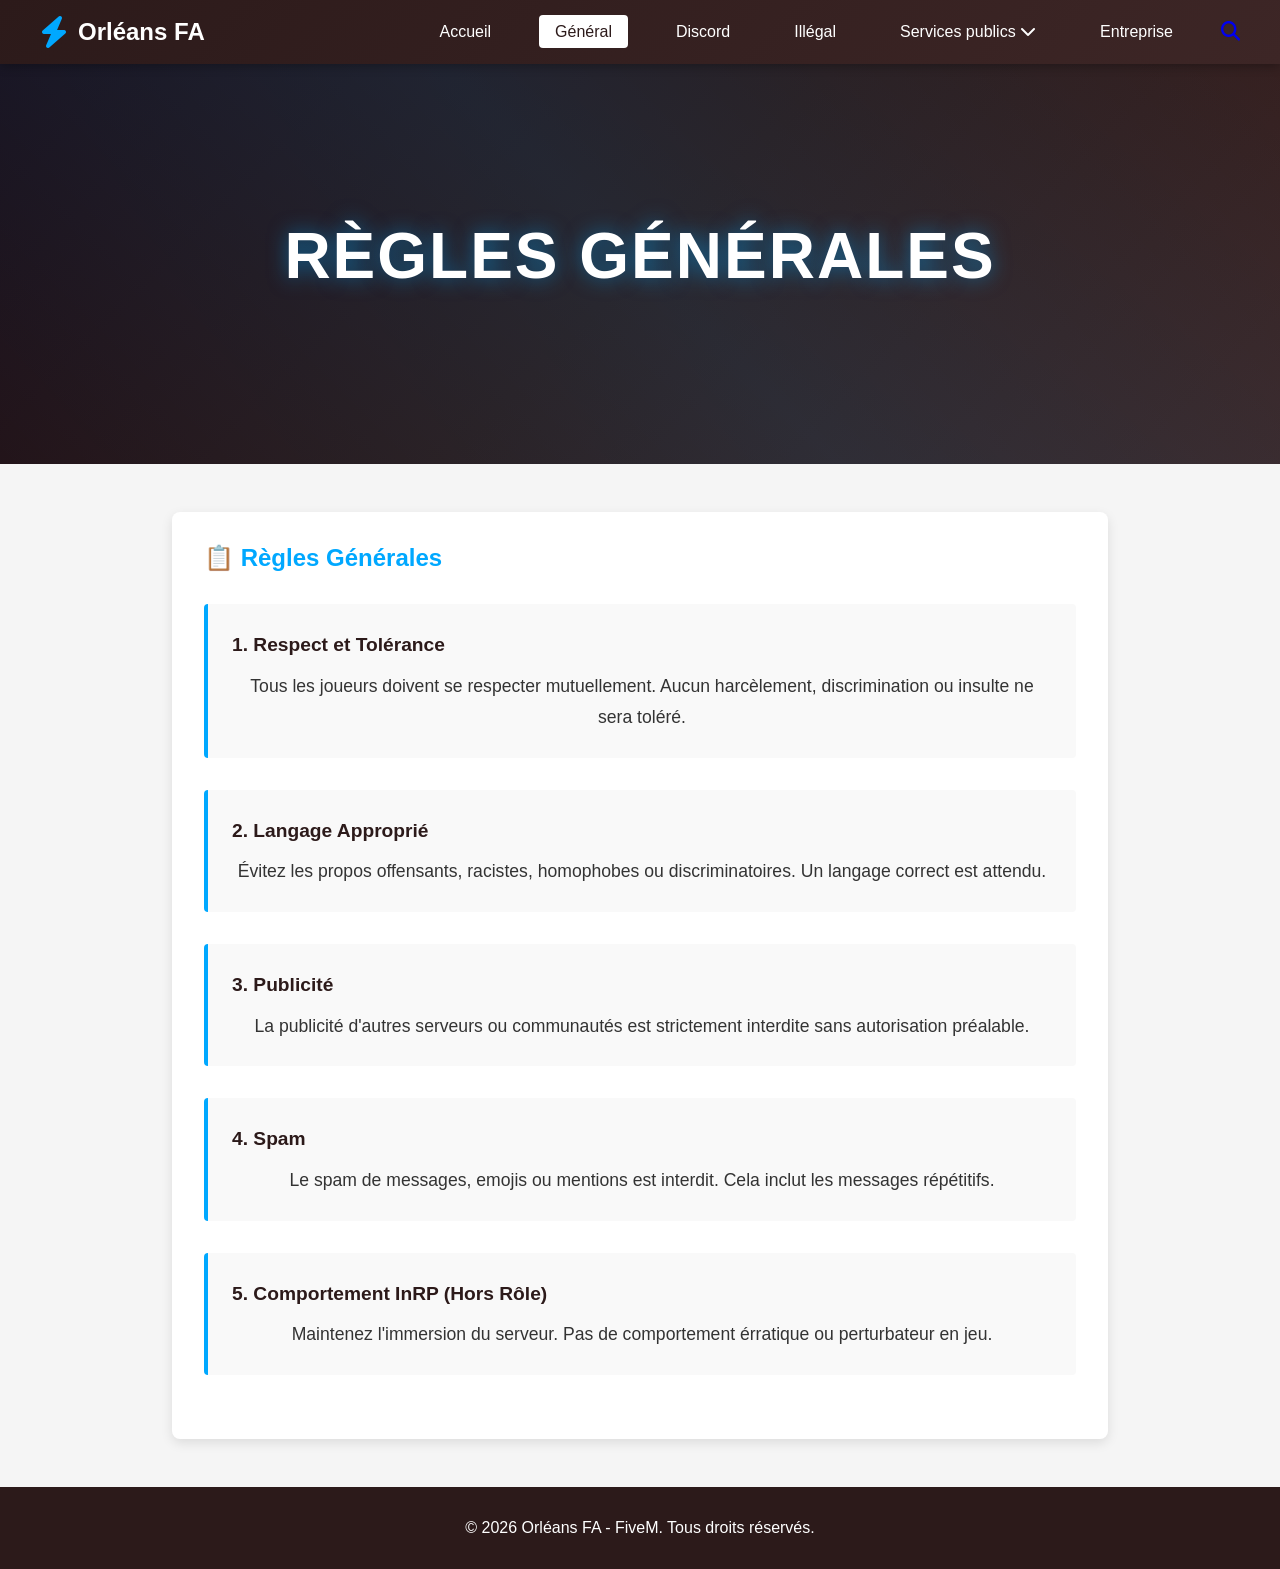
==== pages/general.html @ d4fc9bc1 "Initial commit" ====
<!DOCTYPE html>
<html lang="fr">
<head>
    <meta charset="UTF-8">
    <meta name="viewport" content="width=device-width, initial-scale=1.0">
    <title>Général - Orléans FA</title>
    <link rel="stylesheet" href="../styles.css">
    <link rel="stylesheet" href="https://cdnjs.cloudflare.com/ajax/libs/font-awesome/6.4.0/css/all.min.css">
</head>
<body>
    <!-- Navigation -->
    <nav class="navbar">
        <div class="nav-container">
            <div class="nav-logo">
                <i class="fas fa-bolt" style="font-size: 2rem; color: #00a8ff;"></i>
                <span>Orléans FA</span>
            </div>
            <ul class="nav-menu">
                <li><a href="../index.html" class="nav-link">Accueil</a></li>
                <li><a href="general.html" class="nav-link active">Général</a></li>
                <li><a href="discord.html" class="nav-link">Discord</a></li>
                <li><a href="illegal.html" class="nav-link">Illégal</a></li>
                <li class="dropdown">
                    <a href="#" class="nav-link">Services publics <i class="fas fa-chevron-down"></i></a>
                    <ul class="dropdown-menu">
                        <li><a href="police.html">Police</a></li>
                        <li><a href="pompiers.html">Pompiers</a></li>
                        <li><a href="hopital.html">Hôpital</a></li>
                    </ul>
                </li>
                <li><a href="entreprise.html" class="nav-link">Entreprise</a></li>
                <li><a href="#" class="search-btn"><i class="fas fa-search"></i></a></li>
            </ul>
        </div>
    </nav>

    <!-- Banner Hero -->
    <section class="hero">
        <div class="hero-overlay">
            <h1>RÈGLES GÉNÉRALES</h1>
        </div>
    </section>

    <!-- Main Content -->
    <main class="container">
        <section class="rules-content">
            <h2 style="color: #00a8ff; margin-bottom: 2rem;">📋 Règles Générales</h2>
            
            <div class="rule-block">
                <h3>1. Respect et Tolérance</h3>
                <p>Tous les joueurs doivent se respecter mutuellement. Aucun harcèlement, discrimination ou insulte ne sera toléré.</p>
            </div>

            <div class="rule-block">
                <h3>2. Langage Approprié</h3>
                <p>Évitez les propos offensants, racistes, homophobes ou discriminatoires. Un langage correct est attendu.</p>
            </div>

            <div class="rule-block">
                <h3>3. Publicité</h3>
                <p>La publicité d'autres serveurs ou communautés est strictement interdite sans autorisation préalable.</p>
            </div>

            <div class="rule-block">
                <h3>4. Spam</h3>
                <p>Le spam de messages, emojis ou mentions est interdit. Cela inclut les messages répétitifs.</p>
            </div>

            <div class="rule-block">
                <h3>5. Comportement InRP (Hors Rôle)</h3>
                <p>Maintenez l'immersion du serveur. Pas de comportement érratique ou perturbateur en jeu.</p>
            </div>
        </section>
    </main>

    <!-- Footer -->
    <footer class="footer">
        <p>&copy; 2026 Orléans FA - FiveM. Tous droits réservés.</p>
    </footer>

    <script src="../js/script.js"></script>
</body>
</html>
---- styles.css ----
* {
    margin: 0;
    padding: 0;
    box-sizing: border-box;
}

body {
    font-family: 'Segoe UI', Tahoma, Geneva, Verdana, sans-serif;
    color: #333;
    background-color: #f5f5f5;
}

/* Navigation */
.navbar {
    background: linear-gradient(135deg, #2c1a1a 0%, #3d2626 100%);
    padding: 1rem 2rem;
    position: sticky;
    top: 0;
    z-index: 1000;
    box-shadow: 0 2px 10px rgba(0,0,0,0.3);
}

.nav-container {
    display: flex;
    justify-content: space-between;
    align-items: center;
    max-width: 1200px;
    margin: 0 auto;
}

.nav-logo {
    display: flex;
    align-items: center;
    gap: 10px;
    color: #fff;
    font-size: 1.5rem;
    font-weight: bold;
}

.nav-menu {
    display: flex;
    list-style: none;
    gap: 2rem;
    align-items: center;
}

.nav-link {
    color: #fff;
    text-decoration: none;
    font-weight: 500;
    transition: all 0.3s ease;
    padding: 0.5rem 1rem;
    border-radius: 4px;
}

.nav-link:hover {
    background-color: rgba(255,255,255,0.1);
    color: #00a8ff;
}

.nav-link.active {
    background-color: #fff;
    color: #2c1a1a;
}

/* Dropdown Menu */
.dropdown {
    position: relative;
}

.dropdown-menu {
    display: none;
    position: absolute;
    top: 100%;
    left: 0;
    background: #3d2626;
    list-style: none;
    border-radius: 4px;
    min-width: 180px;
    box-shadow: 0 4px 8px rgba(0,0,0,0.2);
}

.dropdown:hover .dropdown-menu {
    display: block;
}

.dropdown-menu li a {
    display: block;
    padding: 0.75rem 1.5rem;
    color: #fff;
    text-decoration: none;
    transition: all 0.3s ease;
}

.dropdown-menu li a:hover {
    background-color: rgba(0, 168, 255, 0.2);
    color: #00a8ff;
}

.search-btn {
    cursor: pointer;
    font-size: 1.2rem;
}

/* Hero Section */
.hero {
    position: relative;
    height: 400px;
    background: linear-gradient(135deg, #1a0f1a 0%, #2c1a1a 50%, #3d2626 100%);
    display: flex;
    align-items: center;
    justify-content: center;
    overflow: hidden;
}

.hero::before {
    content: '';
    position: absolute;
    top: 0;
    left: 0;
    right: 0;
    bottom: 0;
    background: linear-gradient(45deg, transparent 0%, rgba(0, 168, 255, 0.1) 50%, transparent 100%);
    animation: shimmer 3s infinite;
}

@keyframes shimmer {
    0% { transform: translateX(-100%); }
    100% { transform: translateX(100%); }
}

.hero-overlay {
    position: relative;
    z-index: 1;
    text-align: center;
    display: flex;
    flex-direction: column;
    align-items: center;
    justify-content: center;
}

.hero h1 {
    font-size: 4rem;
    color: #fff;
    font-weight: 900;
    text-shadow: 0 0 20px rgba(0, 168, 255, 0.5);
    letter-spacing: 2px;
    margin-bottom: 1rem;
}

.hero-subtitle {
    font-size: 1.3rem;
    color: #00a8ff;
    text-shadow: 0 0 10px rgba(0, 168, 255, 0.3);
}

/* Main Container */
.container {
    max-width: 1000px;
    margin: 3rem auto;
    padding: 0 2rem;
}

/* Rules Content */
.rules-content {
    background: #fff;
    border-radius: 8px;
    box-shadow: 0 4px 12px rgba(0,0,0,0.1);
    padding: 2rem;
}

.rule-block {
    margin-bottom: 2rem;
    padding: 1.5rem;
    border-left: 4px solid #00a8ff;
    background: #f9f9f9;
    border-radius: 4px;
    line-height: 1.8;
}

.rule-block h2 {
    font-size: 1.3rem;
    margin-bottom: 1rem;
}

.rule-block h3 {
    font-size: 1.2rem;
    color: #2c1a1a;
    margin-bottom: 0.5rem;
}

.rule-block p {
    font-size: 1.1rem;
    text-align: center;
}

.highlight {
    color: #ff4757;
    font-weight: bold;
}

/* Footer */
.footer {
    background: #2c1a1a;
    color: #fff;
    text-align: center;
    padding: 2rem;
    margin-top: 3rem;
}

/* Responsive */
@media (max-width: 768px) {
    .nav-menu {
        gap: 1rem;
        flex-wrap: wrap;
    }

    .hero h1 {
        font-size: 2.5rem;
    }

    .hero-subtitle {
        font-size: 1rem;
    }

    .container {
        margin: 2rem auto;
    }

    .rules-content {
        padding: 1rem;
    }

    .rule-block {
        padding: 1rem;
    }

    .rule-block p {
        font-size: 1rem;
    }
}
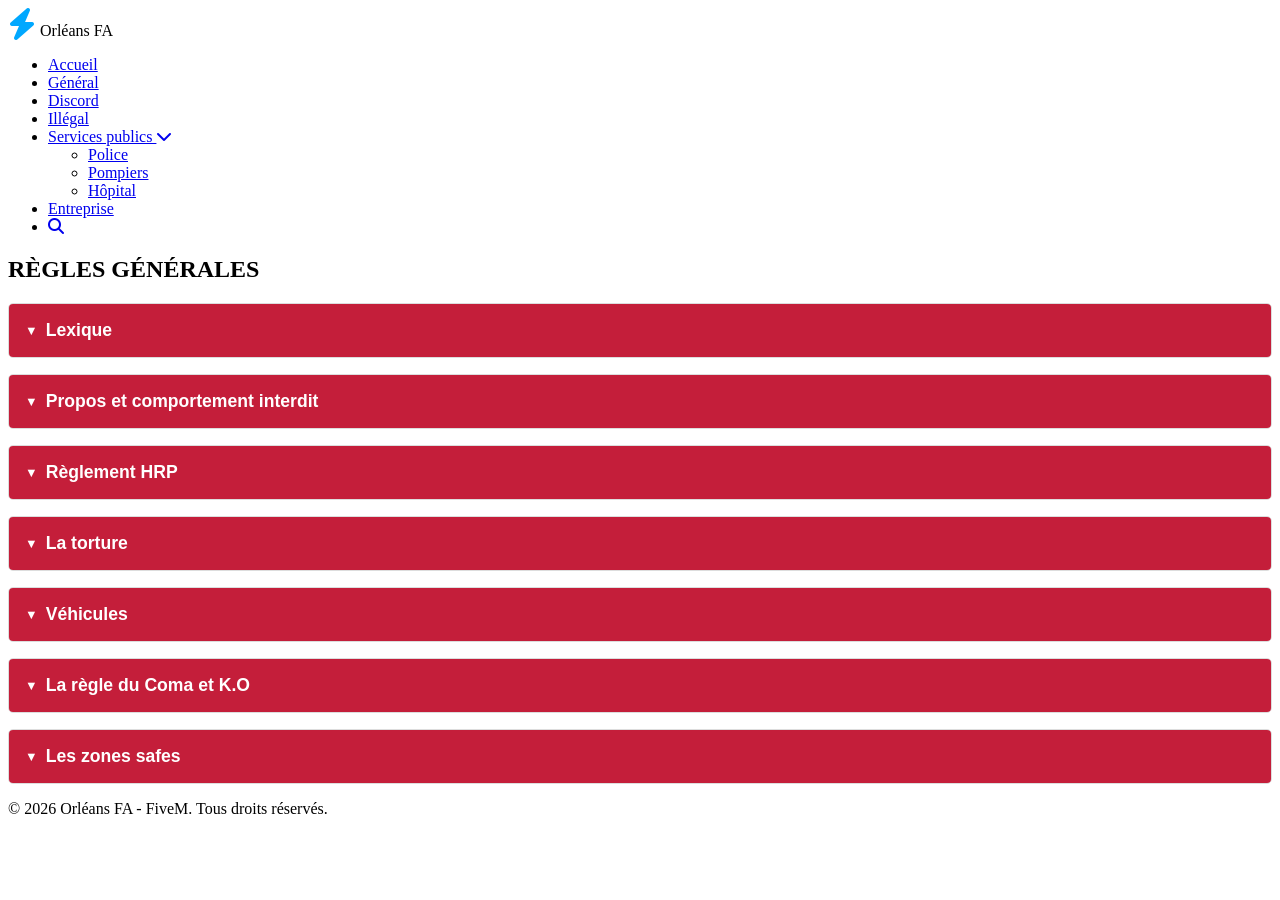
==== commit 862a203e: "Ajout accordéons page générale" ====
--- a/pages/general.html
+++ b/pages/general.html
@@ -44,32 +44,114 @@
     <!-- Main Content -->
     <main class="container">
         <section class="rules-content">
-            <h2 style="color: #00a8ff; margin-bottom: 2rem;">📋 Règles Générales</h2>
             
-            <div class="rule-block">
-                <h3>1. Respect et Tolérance</h3>
-                <p>Tous les joueurs doivent se respecter mutuellement. Aucun harcèlement, discrimination ou insulte ne sera toléré.</p>
+            <!-- Lexique -->
+            <div class="accordion">
+                <button class="accordion-header">
+                    <span class="accordion-icon">▼</span>
+                    Lexique
+                </button>
+                <div class="accordion-content">
+                    <p><strong>POWERGAMING:</strong> Le powergaming désigne le fait de commettre une action irréalisable dans la vraie vie dans le jeu.</p>
+                    <p><strong>Exemple:</strong> Tomber du troisième étage et se relever sans douleurs.</p>
+                    <p><strong>COHÉRENCE RP:</strong> La cohérence RP, c'est faire en sorte que tes actions respectent le caractère, l'histoire et le vécu de ton personnage.</p>
+                    <p><strong>Exemple:</strong> Si ton personnage est un simple vendeur, il ne peut pas devenir un tueur professionnel du jour au lendemain sans raison valable.</p>
+                    <p><strong>RACCOURCIS RP:</strong> Les raccourcis RP, c'est tirer des conclusions trop rapides sans vrai développement logique ou preuve en jeu.</p>
+                    <p><strong>Exemple:</strong> Reconnaître quelqu'un juste à la couleur de sa voiture, deviner un nom de famille sans enquête.</p>
+                    <p><strong>VOCABULAIRE HRP:</strong> Utiliser du vocabulaire HRP, c'est parler de choses qui n'existent pas dans le monde du jeu, ce qui casse l'immersion.</p>
+                    <p><strong>Exemple:</strong> Dire "je bug", "va en staff", "viens discord", ou parler de ton ping en pleine scène RP.</p>
+                    <p><strong>FREEKILL:</strong> Le freekill est le fait de tuer un autre joueur sans raison valable dans le cadre du RP.</p>
+                    <p><strong>Exemple:</strong> Tuer un joueur simplement parce qu'il est là, sans avoir une raison RP légitime.</p>
+                    <p><strong>PAIN RP:</strong> Le pain RP fait référence au fait de jouer de manière réaliste les conséquences de la douleur ou des blessures que subit ton personnage.</p>
+                    <p><strong>Exemple:</strong> Si ton personnage reçoit une balle dans la jambe, il ne devrait pas pouvoir courir normalement ou agir comme si rien ne s'était passé.</p>
+                </div>
             </div>
 
-            <div class="rule-block">
-                <h3>2. Langage Approprié</h3>
-                <p>Évitez les propos offensants, racistes, homophobes ou discriminatoires. Un langage correct est attendu.</p>
+            <!-- Comportement Interdit -->
+            <div class="accordion">
+                <button class="accordion-header">
+                    <span class="accordion-icon">▼</span>
+                    Propos et comportement interdit
+                </button>
+                <div class="accordion-content">
+                    <p><strong>RESPECT:</strong> Tous les joueurs doivent se respecter mutuellement. Aucun harcèlement, discrimination ou insulte ne sera toléré.</p>
+                    <p><strong>LANGAGE:</strong> Évitez les propos offensants, racistes, homophobes ou discriminatoires. Un langage correct est attendu.</p>
+                    <p><strong>HARCÈLEMENT:</strong> Tout harcèlement envers d'autres joueurs est strictement interdit et sera sanctionné.</p>
+                    <p><strong>PUBLICITÉ:</strong> La publicité d'autres serveurs ou communautés est strictement interdite sans autorisation préalable.</p>
+                    <p><strong>SPAM:</strong> Le spam de messages, emojis ou mentions est interdit. Cela inclut les messages répétitifs.</p>
+                </div>
             </div>
 
-            <div class="rule-block">
-                <h3>3. Publicité</h3>
-                <p>La publicité d'autres serveurs ou communautés est strictement interdite sans autorisation préalable.</p>
+            <!-- Règlement HRP -->
+            <div class="accordion">
+                <button class="accordion-header">
+                    <span class="accordion-icon">▼</span>
+                    Règlement HRP
+                </button>
+                <div class="accordion-content">
+                    <p><strong>HRP (Hors Rôle Play):</strong> Maintenir l'immersion du serveur. Pas de comportement érratique ou perturbateur en jeu.</p>
+                    <p><strong>CONTEXTE:</strong> Toute action doit avoir un contexte RP valide. Ne pas agir sans raison.</p>
+                    <p><strong>IMMERSION:</strong> Respectez l'ambiance générale du serveur et celle des autres joueurs.</p>
+                    <p><strong>META:</strong> Ne pas utiliser des informations que tu connais en dehors du jeu pour avantager ton personnage.</p>
+                </div>
             </div>
 
-            <div class="rule-block">
-                <h3>4. Spam</h3>
-                <p>Le spam de messages, emojis ou mentions est interdit. Cela inclut les messages répétitifs.</p>
+            <!-- Torture -->
+            <div class="accordion">
+                <button class="accordion-header">
+                    <span class="accordion-icon">▼</span>
+                    La torture
+                </button>
+                <div class="accordion-content">
+                    <p><strong>TORTURE:</strong> Infliger des blessures graves ou de la torture à un personnage n'est autorisé que dans un contexte RP très valide.</p>
+                    <p><strong>CONSENTEMENT:</strong> Les deux joueurs doivent être d'accord pour ce type de scénario.</p>
+                    <p><strong>LIMITES:</strong> Respectez les limites établies avant la scène. Le confort des joueurs est primordial.</p>
+                    <p><strong>DOCUMENTATION:</strong> Toute torture doit être documentée en RP (pourquoi, qui, contexte).</p>
+                </div>
             </div>
 
-            <div class="rule-block">
-                <h3>5. Comportement InRP (Hors Rôle)</h3>
-                <p>Maintenez l'immersion du serveur. Pas de comportement érratique ou perturbateur en jeu.</p>
+            <!-- Véhicules -->
+            <div class="accordion">
+                <button class="accordion-header">
+                    <span class="accordion-icon">▼</span>
+                    Véhicules
+                </button>
+                <div class="accordion-content">
+                    <p><strong>RÈGLES:</strong> Ne pas utiliser les véhicules de manière abusive ou pour griffer les autres joueurs.</p>
+                    <p><strong>PARKOUR:</strong> Pas de sauts impossibles avec les véhicules. Les voitures doivent suivre les lois de la physique.</p>
+                    <p><strong>VDM:</strong> Pas de véhicule utilisé comme arme contre d'autres joueurs sans contexte valide.</p>
+                    <p><strong>STATIONNEMENT:</strong> Garez vos véhicules correctement, pas en plein milieu de la route.</p>
+                </div>
             </div>
+
+            <!-- Coma et K.O -->
+            <div class="accordion">
+                <button class="accordion-header">
+                    <span class="accordion-icon">▼</span>
+                    La règle du Coma et K.O
+                </button>
+                <div class="accordion-content">
+                    <p><strong>COMA:</strong> Si vous êtes en coma, vous devez rester inconscient et attendre l'aide médicale.</p>
+                    <p><strong>DURÉE:</strong> Un coma dure généralement 30 minutes ou jusqu'à ce qu'un médecin vous réveille.</p>
+                    <p><strong>K.O (Knock Out):</strong> Un joueur K.O ne peut pas agir, parler ou interagir pendant la durée du K.O.</p>
+                    <p><strong>RÉCUPÉRATION:</strong> Après un K.O, vous devez simuler la récupération (vertiges, confusion, etc.).</p>
+                </div>
+            </div>
+
+            <!-- Zones Safes -->
+            <div class="accordion">
+                <button class="accordion-header">
+                    <span class="accordion-icon">▼</span>
+                    Les zones safes
+                </button>
+                <div class="accordion-content">
+                    <p><strong>DÉFINITION:</strong> Les zones safes sont des endroits protégés où le PvP (combats entre joueurs) est interdit.</p>
+                    <p><strong>EXEMPT:</strong> Vous êtes protégé de tout acte violent ou criminel dans ces zones.</p>
+                    <p><strong>ZONES OFFICIELLES:</strong> Hôpital, Poste de Police, Gendarmerie, Banque, Mairie, etc.</p>
+                    <p><strong>RESPECT:</strong> Violer une zone safe entraîne des sanctions sévères.</p>
+                </div>
+            </div>
+
         </section>
     </main>
 
--- a/styles.css
+++ b/styles.css
@@ -1,241 +1,57 @@
-* {
-    margin: 0;
-    padding: 0;
-    box-sizing: border-box;
+/* ACCORDÉONS */
+.accordion {
+    border: 1px solid #ddd;
+    margin-bottom: 1rem;
+    border-radius: 5px;
+    overflow: hidden;
 }
 
-body {
-    font-family: 'Segoe UI', Tahoma, Geneva, Verdana, sans-serif;
-    color: #333;
-    background-color: #f5f5f5;
+.accordion-header {
+    width: 100%;
+    padding: 1rem;
+    background-color: #c41e3a;
+    color: white;
+    border: none;
+    cursor: pointer;
+    font-size: 1.1rem;
+    font-weight: bold;
+    display: flex;
+    align-items: center;
+    gap: 0.5rem;
+    transition: background-color 0.3s;
 }
 
-/* Navigation */
-.navbar {
-    background: linear-gradient(135deg, #2c1a1a 0%, #3d2626 100%);
-    padding: 1rem 2rem;
-    position: sticky;
-    top: 0;
-    z-index: 1000;
-    box-shadow: 0 2px 10px rgba(0,0,0,0.3);
+.accordion-header:hover {
+    background-color: #a01729;
 }
 
-.nav-container {
-    display: flex;
-    justify-content: space-between;
-    align-items: center;
-    max-width: 1200px;
-    margin: 0 auto;
+.accordion-icon {
+    display: inline-block;
+    transition: transform 0.3s;
+    font-size: 0.8rem;
 }
 
-.nav-logo {
-    display: flex;
-    align-items: center;
-    gap: 10px;
-    color: #fff;
-    font-size: 1.5rem;
-    font-weight: bold;
+.accordion-header.active .accordion-icon {
+    transform: rotate(180deg);
 }
 
-.nav-menu {
-    display: flex;
-    list-style: none;
-    gap: 2rem;
-    align-items: center;
+.accordion-content {
+    display: none;
+    padding: 1.5rem;
+    background-color: #f9f9f9;
+    border-top: 1px solid #ddd;
+    line-height: 1.8;
 }
 
-.nav-link {
-    color: #fff;
-    text-decoration: none;
-    font-weight: 500;
-    transition: all 0.3s ease;
-    padding: 0.5rem 1rem;
-    border-radius: 4px;
-}
-
-.nav-link:hover {
-    background-color: rgba(255,255,255,0.1);
-    color: #00a8ff;
-}
-
-.nav-link.active {
-    background-color: #fff;
-    color: #2c1a1a;
-}
-
-/* Dropdown Menu */
-.dropdown {
-    position: relative;
-}
-
-.dropdown-menu {
-    display: none;
-    position: absolute;
-    top: 100%;
-    left: 0;
-    background: #3d2626;
-    list-style: none;
-    border-radius: 4px;
-    min-width: 180px;
-    box-shadow: 0 4px 8px rgba(0,0,0,0.2);
-}
-
-.dropdown:hover .dropdown-menu {
+.accordion-content.active {
     display: block;
 }
 
-.dropdown-menu li a {
-    display: block;
-    padding: 0.75rem 1.5rem;
-    color: #fff;
-    text-decoration: none;
-    transition: all 0.3s ease;
+.accordion-content p {
+    margin-bottom: 1rem;
+    font-size: 1rem;
 }
 
-.dropdown-menu li a:hover {
-    background-color: rgba(0, 168, 255, 0.2);
-    color: #00a8ff;
-}
-
-.search-btn {
-    cursor: pointer;
-    font-size: 1.2rem;
-}
-
-/* Hero Section */
-.hero {
-    position: relative;
-    height: 400px;
-    background: linear-gradient(135deg, #1a0f1a 0%, #2c1a1a 50%, #3d2626 100%);
-    display: flex;
-    align-items: center;
-    justify-content: center;
-    overflow: hidden;
-}
-
-.hero::before {
-    content: '';
-    position: absolute;
-    top: 0;
-    left: 0;
-    right: 0;
-    bottom: 0;
-    background: linear-gradient(45deg, transparent 0%, rgba(0, 168, 255, 0.1) 50%, transparent 100%);
-    animation: shimmer 3s infinite;
-}
-
-@keyframes shimmer {
-    0% { transform: translateX(-100%); }
-    100% { transform: translateX(100%); }
-}
-
-.hero-overlay {
-    position: relative;
-    z-index: 1;
-    text-align: center;
-    display: flex;
-    flex-direction: column;
-    align-items: center;
-    justify-content: center;
-}
-
-.hero h1 {
-    font-size: 4rem;
-    color: #fff;
-    font-weight: 900;
-    text-shadow: 0 0 20px rgba(0, 168, 255, 0.5);
-    letter-spacing: 2px;
-    margin-bottom: 1rem;
-}
-
-.hero-subtitle {
-    font-size: 1.3rem;
-    color: #00a8ff;
-    text-shadow: 0 0 10px rgba(0, 168, 255, 0.3);
-}
-
-/* Main Container */
-.container {
-    max-width: 1000px;
-    margin: 3rem auto;
-    padding: 0 2rem;
-}
-
-/* Rules Content */
-.rules-content {
-    background: #fff;
-    border-radius: 8px;
-    box-shadow: 0 4px 12px rgba(0,0,0,0.1);
-    padding: 2rem;
-}
-
-.rule-block {
-    margin-bottom: 2rem;
-    padding: 1.5rem;
-    border-left: 4px solid #00a8ff;
-    background: #f9f9f9;
-    border-radius: 4px;
-    line-height: 1.8;
-}
-
-.rule-block h2 {
-    font-size: 1.3rem;
-    margin-bottom: 1rem;
-}
-
-.rule-block h3 {
-    font-size: 1.2rem;
-    color: #2c1a1a;
-    margin-bottom: 0.5rem;
-}
-
-.rule-block p {
-    font-size: 1.1rem;
-    text-align: center;
-}
-
-.highlight {
-    color: #ff4757;
-    font-weight: bold;
-}
-
-/* Footer */
-.footer {
-    background: #2c1a1a;
-    color: #fff;
-    text-align: center;
-    padding: 2rem;
-    margin-top: 3rem;
-}
-
-/* Responsive */
-@media (max-width: 768px) {
-    .nav-menu {
-        gap: 1rem;
-        flex-wrap: wrap;
-    }
-
-    .hero h1 {
-        font-size: 2.5rem;
-    }
-
-    .hero-subtitle {
-        font-size: 1rem;
-    }
-
-    .container {
-        margin: 2rem auto;
-    }
-
-    .rules-content {
-        padding: 1rem;
-    }
-
-    .rule-block {
-        padding: 1rem;
-    }
-
-    .rule-block p {
-        font-size: 1rem;
-    }
+.accordion-content strong {
+    color: #c41e3a;
 }
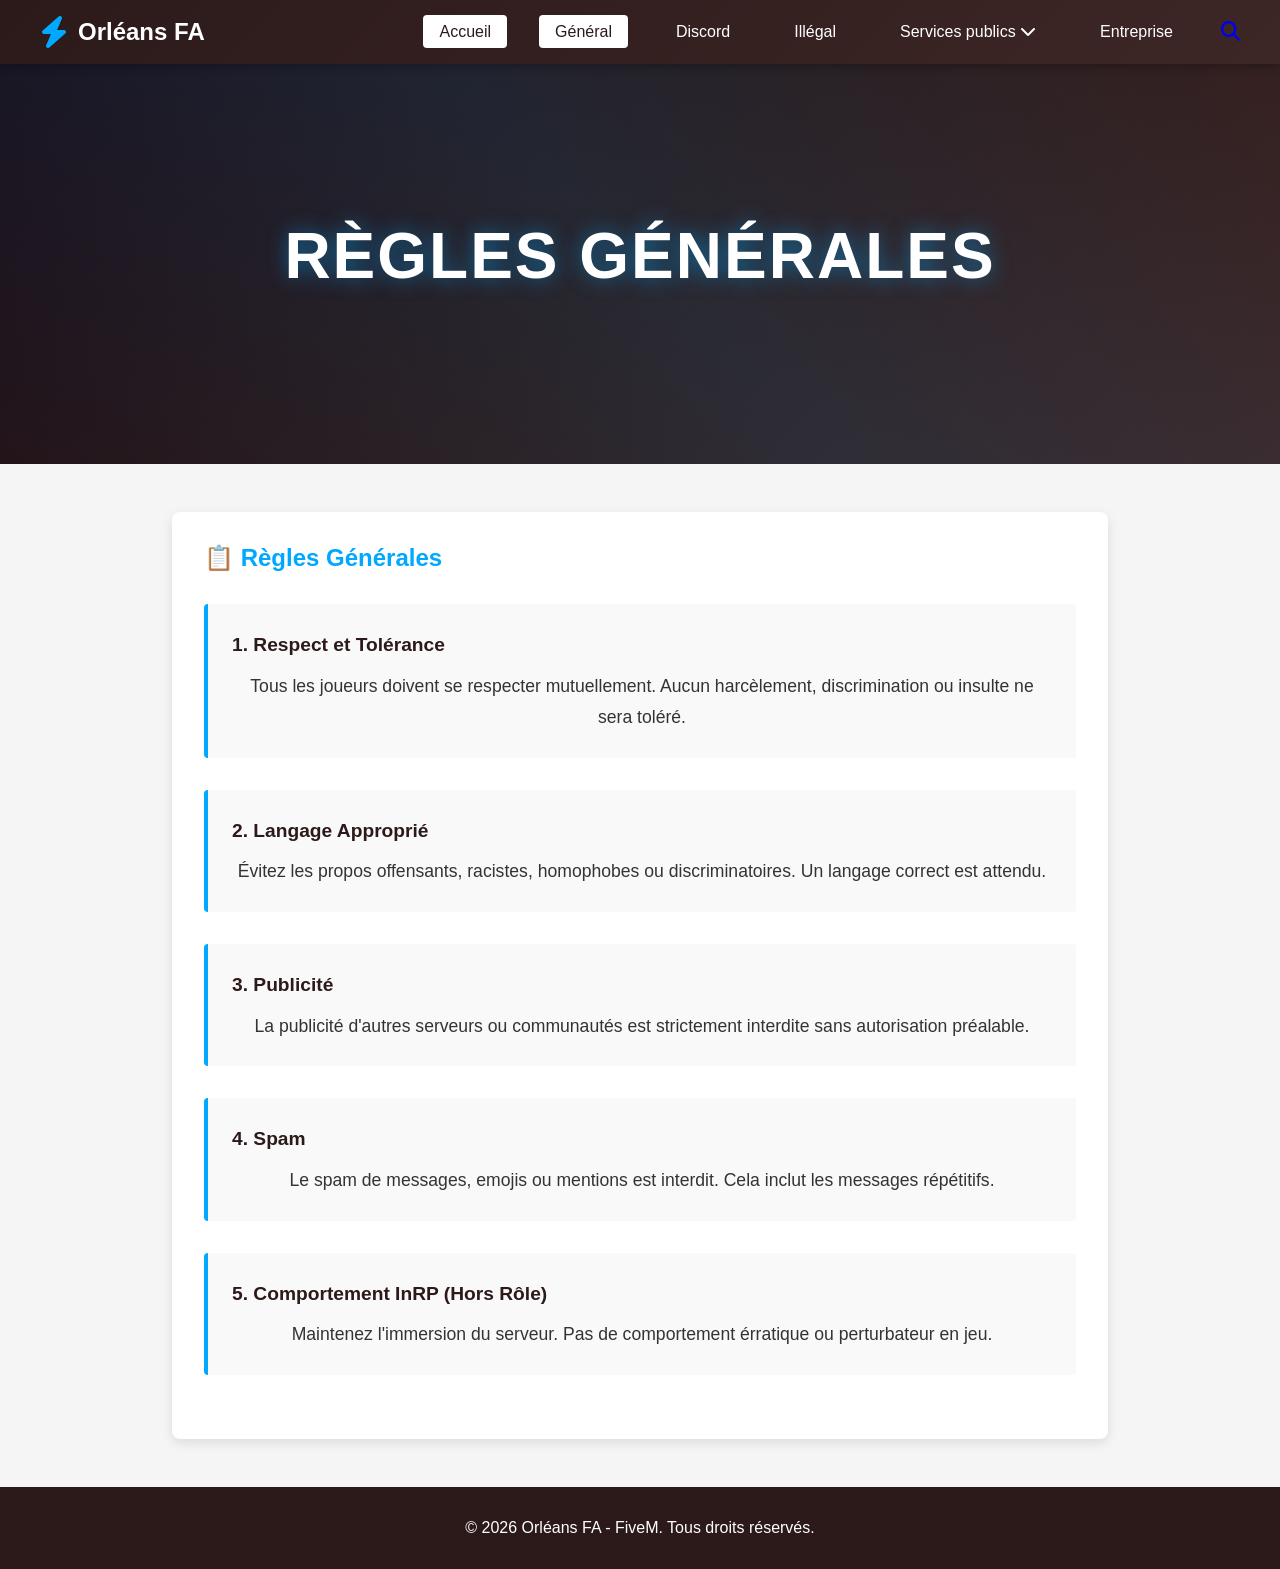
==== commit f0b10969: "Ajout accordéons page générale" ====
--- a/pages/general.html
+++ b/pages/general.html
@@ -44,114 +44,32 @@
     <!-- Main Content -->
     <main class="container">
         <section class="rules-content">
+            <h2 style="color: #00a8ff; margin-bottom: 2rem;">📋 Règles Générales</h2>
             
-            <!-- Lexique -->
-            <div class="accordion">
-                <button class="accordion-header">
-                    <span class="accordion-icon">▼</span>
-                    Lexique
-                </button>
-                <div class="accordion-content">
-                    <p><strong>POWERGAMING:</strong> Le powergaming désigne le fait de commettre une action irréalisable dans la vraie vie dans le jeu.</p>
-                    <p><strong>Exemple:</strong> Tomber du troisième étage et se relever sans douleurs.</p>
-                    <p><strong>COHÉRENCE RP:</strong> La cohérence RP, c'est faire en sorte que tes actions respectent le caractère, l'histoire et le vécu de ton personnage.</p>
-                    <p><strong>Exemple:</strong> Si ton personnage est un simple vendeur, il ne peut pas devenir un tueur professionnel du jour au lendemain sans raison valable.</p>
-                    <p><strong>RACCOURCIS RP:</strong> Les raccourcis RP, c'est tirer des conclusions trop rapides sans vrai développement logique ou preuve en jeu.</p>
-                    <p><strong>Exemple:</strong> Reconnaître quelqu'un juste à la couleur de sa voiture, deviner un nom de famille sans enquête.</p>
-                    <p><strong>VOCABULAIRE HRP:</strong> Utiliser du vocabulaire HRP, c'est parler de choses qui n'existent pas dans le monde du jeu, ce qui casse l'immersion.</p>
-                    <p><strong>Exemple:</strong> Dire "je bug", "va en staff", "viens discord", ou parler de ton ping en pleine scène RP.</p>
-                    <p><strong>FREEKILL:</strong> Le freekill est le fait de tuer un autre joueur sans raison valable dans le cadre du RP.</p>
-                    <p><strong>Exemple:</strong> Tuer un joueur simplement parce qu'il est là, sans avoir une raison RP légitime.</p>
-                    <p><strong>PAIN RP:</strong> Le pain RP fait référence au fait de jouer de manière réaliste les conséquences de la douleur ou des blessures que subit ton personnage.</p>
-                    <p><strong>Exemple:</strong> Si ton personnage reçoit une balle dans la jambe, il ne devrait pas pouvoir courir normalement ou agir comme si rien ne s'était passé.</p>
-                </div>
+            <div class="rule-block">
+                <h3>1. Respect et Tolérance</h3>
+                <p>Tous les joueurs doivent se respecter mutuellement. Aucun harcèlement, discrimination ou insulte ne sera toléré.</p>
             </div>
 
-            <!-- Comportement Interdit -->
-            <div class="accordion">
-                <button class="accordion-header">
-                    <span class="accordion-icon">▼</span>
-                    Propos et comportement interdit
-                </button>
-                <div class="accordion-content">
-                    <p><strong>RESPECT:</strong> Tous les joueurs doivent se respecter mutuellement. Aucun harcèlement, discrimination ou insulte ne sera toléré.</p>
-                    <p><strong>LANGAGE:</strong> Évitez les propos offensants, racistes, homophobes ou discriminatoires. Un langage correct est attendu.</p>
-                    <p><strong>HARCÈLEMENT:</strong> Tout harcèlement envers d'autres joueurs est strictement interdit et sera sanctionné.</p>
-                    <p><strong>PUBLICITÉ:</strong> La publicité d'autres serveurs ou communautés est strictement interdite sans autorisation préalable.</p>
-                    <p><strong>SPAM:</strong> Le spam de messages, emojis ou mentions est interdit. Cela inclut les messages répétitifs.</p>
-                </div>
+            <div class="rule-block">
+                <h3>2. Langage Approprié</h3>
+                <p>Évitez les propos offensants, racistes, homophobes ou discriminatoires. Un langage correct est attendu.</p>
             </div>
 
-            <!-- Règlement HRP -->
-            <div class="accordion">
-                <button class="accordion-header">
-                    <span class="accordion-icon">▼</span>
-                    Règlement HRP
-                </button>
-                <div class="accordion-content">
-                    <p><strong>HRP (Hors Rôle Play):</strong> Maintenir l'immersion du serveur. Pas de comportement érratique ou perturbateur en jeu.</p>
-                    <p><strong>CONTEXTE:</strong> Toute action doit avoir un contexte RP valide. Ne pas agir sans raison.</p>
-                    <p><strong>IMMERSION:</strong> Respectez l'ambiance générale du serveur et celle des autres joueurs.</p>
-                    <p><strong>META:</strong> Ne pas utiliser des informations que tu connais en dehors du jeu pour avantager ton personnage.</p>
-                </div>
+            <div class="rule-block">
+                <h3>3. Publicité</h3>
+                <p>La publicité d'autres serveurs ou communautés est strictement interdite sans autorisation préalable.</p>
             </div>
 
-            <!-- Torture -->
-            <div class="accordion">
-                <button class="accordion-header">
-                    <span class="accordion-icon">▼</span>
-                    La torture
-                </button>
-                <div class="accordion-content">
-                    <p><strong>TORTURE:</strong> Infliger des blessures graves ou de la torture à un personnage n'est autorisé que dans un contexte RP très valide.</p>
-                    <p><strong>CONSENTEMENT:</strong> Les deux joueurs doivent être d'accord pour ce type de scénario.</p>
-                    <p><strong>LIMITES:</strong> Respectez les limites établies avant la scène. Le confort des joueurs est primordial.</p>
-                    <p><strong>DOCUMENTATION:</strong> Toute torture doit être documentée en RP (pourquoi, qui, contexte).</p>
-                </div>
+            <div class="rule-block">
+                <h3>4. Spam</h3>
+                <p>Le spam de messages, emojis ou mentions est interdit. Cela inclut les messages répétitifs.</p>
             </div>
 
-            <!-- Véhicules -->
-            <div class="accordion">
-                <button class="accordion-header">
-                    <span class="accordion-icon">▼</span>
-                    Véhicules
-                </button>
-                <div class="accordion-content">
-                    <p><strong>RÈGLES:</strong> Ne pas utiliser les véhicules de manière abusive ou pour griffer les autres joueurs.</p>
-                    <p><strong>PARKOUR:</strong> Pas de sauts impossibles avec les véhicules. Les voitures doivent suivre les lois de la physique.</p>
-                    <p><strong>VDM:</strong> Pas de véhicule utilisé comme arme contre d'autres joueurs sans contexte valide.</p>
-                    <p><strong>STATIONNEMENT:</strong> Garez vos véhicules correctement, pas en plein milieu de la route.</p>
-                </div>
+            <div class="rule-block">
+                <h3>5. Comportement InRP (Hors Rôle)</h3>
+                <p>Maintenez l'immersion du serveur. Pas de comportement érratique ou perturbateur en jeu.</p>
             </div>
-
-            <!-- Coma et K.O -->
-            <div class="accordion">
-                <button class="accordion-header">
-                    <span class="accordion-icon">▼</span>
-                    La règle du Coma et K.O
-                </button>
-                <div class="accordion-content">
-                    <p><strong>COMA:</strong> Si vous êtes en coma, vous devez rester inconscient et attendre l'aide médicale.</p>
-                    <p><strong>DURÉE:</strong> Un coma dure généralement 30 minutes ou jusqu'à ce qu'un médecin vous réveille.</p>
-                    <p><strong>K.O (Knock Out):</strong> Un joueur K.O ne peut pas agir, parler ou interagir pendant la durée du K.O.</p>
-                    <p><strong>RÉCUPÉRATION:</strong> Après un K.O, vous devez simuler la récupération (vertiges, confusion, etc.).</p>
-                </div>
-            </div>
-
-            <!-- Zones Safes -->
-            <div class="accordion">
-                <button class="accordion-header">
-                    <span class="accordion-icon">▼</span>
-                    Les zones safes
-                </button>
-                <div class="accordion-content">
-                    <p><strong>DÉFINITION:</strong> Les zones safes sont des endroits protégés où le PvP (combats entre joueurs) est interdit.</p>
-                    <p><strong>EXEMPT:</strong> Vous êtes protégé de tout acte violent ou criminel dans ces zones.</p>
-                    <p><strong>ZONES OFFICIELLES:</strong> Hôpital, Poste de Police, Gendarmerie, Banque, Mairie, etc.</p>
-                    <p><strong>RESPECT:</strong> Violer une zone safe entraîne des sanctions sévères.</p>
-                </div>
-            </div>
-
         </section>
     </main>
 
--- a/styles.css
+++ b/styles.css
@@ -1,57 +1,241 @@
-/* ACCORDÉONS */
-.accordion {
-    border: 1px solid #ddd;
+* {
+    margin: 0;
+    padding: 0;
+    box-sizing: border-box;
+}
+
+body {
+    font-family: 'Segoe UI', Tahoma, Geneva, Verdana, sans-serif;
+    color: #333;
+    background-color: #f5f5f5;
+}
+
+/* Navigation */
+.navbar {
+    background: linear-gradient(135deg, #2c1a1a 0%, #3d2626 100%);
+    padding: 1rem 2rem;
+    position: sticky;
+    top: 0;
+    z-index: 1000;
+    box-shadow: 0 2px 10px rgba(0,0,0,0.3);
+}
+
+.nav-container {
+    display: flex;
+    justify-content: space-between;
+    align-items: center;
+    max-width: 1200px;
+    margin: 0 auto;
+}
+
+.nav-logo {
+    display: flex;
+    align-items: center;
+    gap: 10px;
+    color: #fff;
+    font-size: 1.5rem;
+    font-weight: bold;
+}
+
+.nav-menu {
+    display: flex;
+    list-style: none;
+    gap: 2rem;
+    align-items: center;
+}
+
+.nav-link {
+    color: #fff;
+    text-decoration: none;
+    font-weight: 500;
+    transition: all 0.3s ease;
+    padding: 0.5rem 1rem;
+    border-radius: 4px;
+}
+
+.nav-link:hover {
+    background-color: rgba(255,255,255,0.1);
+    color: #00a8ff;
+}
+
+.nav-link.active {
+    background-color: #fff;
+    color: #2c1a1a;
+}
+
+/* Dropdown Menu */
+.dropdown {
+    position: relative;
+}
+
+.dropdown-menu {
+    display: none;
+    position: absolute;
+    top: 100%;
+    left: 0;
+    background: #3d2626;
+    list-style: none;
+    border-radius: 4px;
+    min-width: 180px;
+    box-shadow: 0 4px 8px rgba(0,0,0,0.2);
+}
+
+.dropdown:hover .dropdown-menu {
+    display: block;
+}
+
+.dropdown-menu li a {
+    display: block;
+    padding: 0.75rem 1.5rem;
+    color: #fff;
+    text-decoration: none;
+    transition: all 0.3s ease;
+}
+
+.dropdown-menu li a:hover {
+    background-color: rgba(0, 168, 255, 0.2);
+    color: #00a8ff;
+}
+
+.search-btn {
+    cursor: pointer;
+    font-size: 1.2rem;
+}
+
+/* Hero Section */
+.hero {
+    position: relative;
+    height: 400px;
+    background: linear-gradient(135deg, #1a0f1a 0%, #2c1a1a 50%, #3d2626 100%);
+    display: flex;
+    align-items: center;
+    justify-content: center;
+    overflow: hidden;
+}
+
+.hero::before {
+    content: '';
+    position: absolute;
+    top: 0;
+    left: 0;
+    right: 0;
+    bottom: 0;
+    background: linear-gradient(45deg, transparent 0%, rgba(0, 168, 255, 0.1) 50%, transparent 100%);
+    animation: shimmer 3s infinite;
+}
+
+@keyframes shimmer {
+    0% { transform: translateX(-100%); }
+    100% { transform: translateX(100%); }
+}
+
+.hero-overlay {
+    position: relative;
+    z-index: 1;
+    text-align: center;
+    display: flex;
+    flex-direction: column;
+    align-items: center;
+    justify-content: center;
+}
+
+.hero h1 {
+    font-size: 4rem;
+    color: #fff;
+    font-weight: 900;
+    text-shadow: 0 0 20px rgba(0, 168, 255, 0.5);
+    letter-spacing: 2px;
     margin-bottom: 1rem;
-    border-radius: 5px;
-    overflow: hidden;
-}
-
-.accordion-header {
-    width: 100%;
-    padding: 1rem;
-    background-color: #c41e3a;
-    color: white;
-    border: none;
-    cursor: pointer;
+}
+
+.hero-subtitle {
+    font-size: 1.3rem;
+    color: #00a8ff;
+    text-shadow: 0 0 10px rgba(0, 168, 255, 0.3);
+}
+
+/* Main Container */
+.container {
+    max-width: 1000px;
+    margin: 3rem auto;
+    padding: 0 2rem;
+}
+
+/* Rules Content */
+.rules-content {
+    background: #fff;
+    border-radius: 8px;
+    box-shadow: 0 4px 12px rgba(0,0,0,0.1);
+    padding: 2rem;
+}
+
+.rule-block {
+    margin-bottom: 2rem;
+    padding: 1.5rem;
+    border-left: 4px solid #00a8ff;
+    background: #f9f9f9;
+    border-radius: 4px;
+    line-height: 1.8;
+}
+
+.rule-block h2 {
+    font-size: 1.3rem;
+    margin-bottom: 1rem;
+}
+
+.rule-block h3 {
+    font-size: 1.2rem;
+    color: #2c1a1a;
+    margin-bottom: 0.5rem;
+}
+
+.rule-block p {
     font-size: 1.1rem;
+    text-align: center;
+}
+
+.highlight {
+    color: #ff4757;
     font-weight: bold;
-    display: flex;
-    align-items: center;
-    gap: 0.5rem;
-    transition: background-color 0.3s;
-}
-
-.accordion-header:hover {
-    background-color: #a01729;
-}
-
-.accordion-icon {
-    display: inline-block;
-    transition: transform 0.3s;
-    font-size: 0.8rem;
-}
-
-.accordion-header.active .accordion-icon {
-    transform: rotate(180deg);
-}
-
-.accordion-content {
-    display: none;
-    padding: 1.5rem;
-    background-color: #f9f9f9;
-    border-top: 1px solid #ddd;
-    line-height: 1.8;
-}
-
-.accordion-content.active {
-    display: block;
-}
-
-.accordion-content p {
-    margin-bottom: 1rem;
-    font-size: 1rem;
-}
-
-.accordion-content strong {
-    color: #c41e3a;
+}
+
+/* Footer */
+.footer {
+    background: #2c1a1a;
+    color: #fff;
+    text-align: center;
+    padding: 2rem;
+    margin-top: 3rem;
+}
+
+/* Responsive */
+@media (max-width: 768px) {
+    .nav-menu {
+        gap: 1rem;
+        flex-wrap: wrap;
+    }
+
+    .hero h1 {
+        font-size: 2.5rem;
+    }
+
+    .hero-subtitle {
+        font-size: 1rem;
+    }
+
+    .container {
+        margin: 2rem auto;
+    }
+
+    .rules-content {
+        padding: 1rem;
+    }
+
+    .rule-block {
+        padding: 1rem;
+    }
+
+    .rule-block p {
+        font-size: 1rem;
+    }
 }
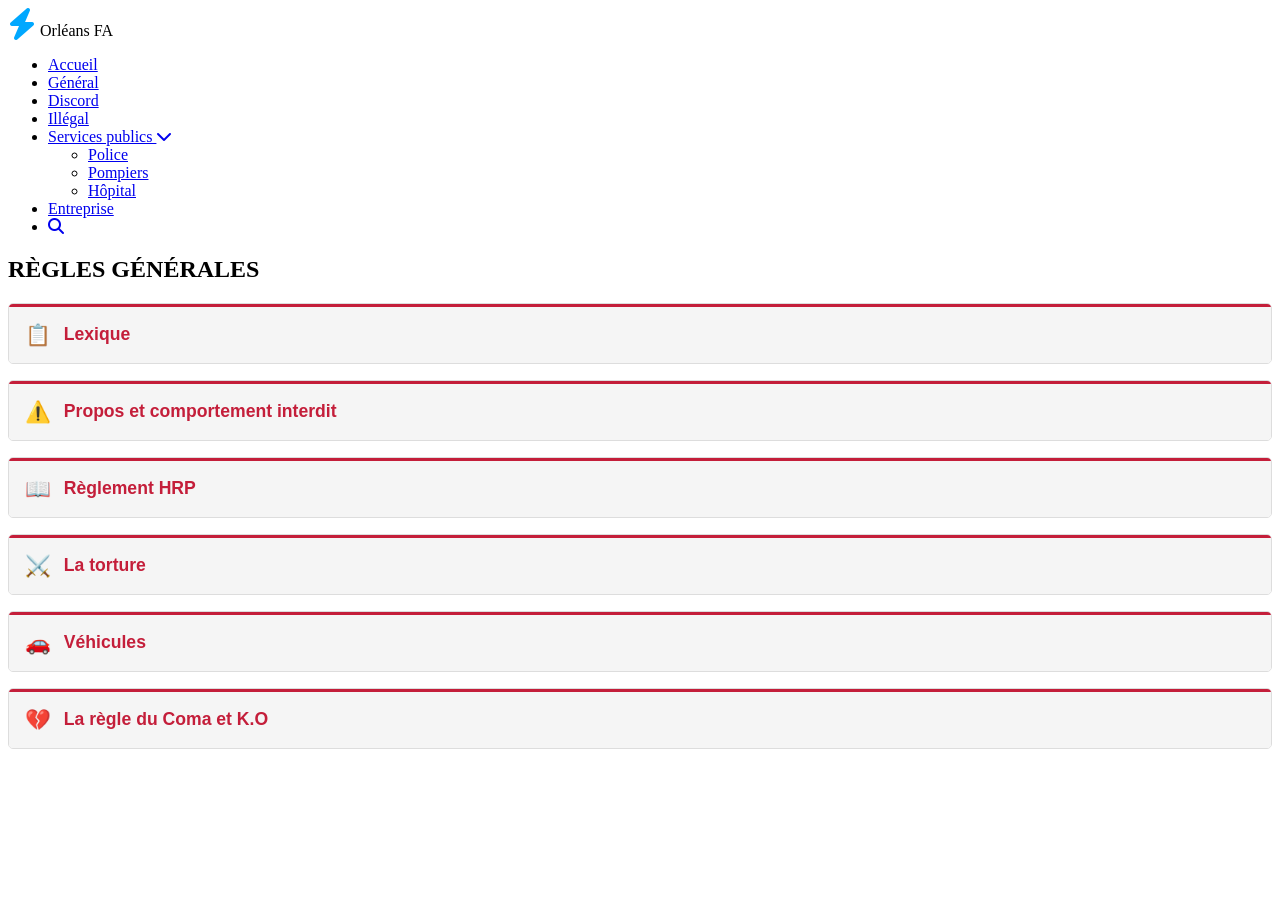
==== commit 59fabcdb: "Ajout accordéons page générale" ====
--- a/pages/general.html
+++ b/pages/general.html
@@ -44,40 +44,74 @@
     <!-- Main Content -->
     <main class="container">
         <section class="rules-content">
-            <h2 style="color: #00a8ff; margin-bottom: 2rem;">📋 Règles Générales</h2>
             
-            <div class="rule-block">
-                <h3>1. Respect et Tolérance</h3>
-                <p>Tous les joueurs doivent se respecter mutuellement. Aucun harcèlement, discrimination ou insulte ne sera toléré.</p>
+            <!-- Lexique -->
+            <div class="accordion">
+                <button class="accordion-header">
+                    <span class="accordion-icon">📋</span>
+                    Lexique
+                </button>
+                <div class="accordion-content">
+                    <p><strong>POWERGAMING:</strong> Le powergaming désigne le fait de commettre une action irréalisable dans la vraie vie dans le jeu.</p>
+                    <p><strong>Exemple:</strong> Tomber du troisième étage et se relever sans douleurs.</p>
+                </div>
             </div>
 
-            <div class="rule-block">
-                <h3>2. Langage Approprié</h3>
-                <p>Évitez les propos offensants, racistes, homophobes ou discriminatoires. Un langage correct est attendu.</p>
+            <!-- Comportement Interdit -->
+            <div class="accordion">
+                <button class="accordion-header">
+                    <span class="accordion-icon">⚠️</span>
+                    Propos et comportement interdit
+                </button>
+                <div class="accordion-content">
+                    <p><strong>RESPECT:</strong> Tous les joueurs doivent se respecter mutuellement. Aucun harcèlement, discrimination ou insulte ne sera toléré.</p>
+                    <p><strong>LANGAGE:</strong> Évitez les propos offensants, racistes, homophobes ou discriminatoires.</p>
+                </div>
             </div>
 
-            <div class="rule-block">
-                <h3>3. Publicité</h3>
-                <p>La publicité d'autres serveurs ou communautés est strictement interdite sans autorisation préalable.</p>
+            <!-- Règlement HRP -->
+            <div class="accordion">
+                <button class="accordion-header">
+                    <span class="accordion-icon">📖</span>
+                    Règlement HRP
+                </button>
+                <div class="accordion-content">
+                    <p><strong>HRP:</strong> Hors Rôle Play - Pas de comportement érratique ou perturbateur en jeu.</p>
+                    <p><strong>IMMERSION:</strong> Maintenez l'immersion du serveur.</p>
+                </div>
             </div>
 
-            <div class="rule-block">
-                <h3>4. Spam</h3>
-                <p>Le spam de messages, emojis ou mentions est interdit. Cela inclut les messages répétitifs.</p>
+            <!-- Torture -->
+            <div class="accordion">
+                <button class="accordion-header">
+                    <span class="accordion-icon">⚔️</span>
+                    La torture
+                </button>
+                <div class="accordion-content">
+                    <p><strong>TORTURE:</strong> Infliger des blessures graves à un personnage n'est autorisé que dans un contexte RP valide.</p>
+                    <p><strong>CONSENTEMENT:</strong> Les deux joueurs doivent être d'accord.</p>
+                </div>
             </div>
 
-            <div class="rule-block">
-                <h3>5. Comportement InRP (Hors Rôle)</h3>
-                <p>Maintenez l'immersion du serveur. Pas de comportement érratique ou perturbateur en jeu.</p>
+            <!-- Véhicules -->
+            <div class="accordion">
+                <button class="accordion-header">
+                    <span class="accordion-icon">🚗</span>
+                    Véhicules
+                </button>
+                <div class="accordion-content">
+                    <p><strong>RÈGLES:</strong> Ne pas utiliser les véhicules de manière abusive ou pour griffer les autres joueurs.</p>
+                    <p><strong>PARKOUR:</strong> Pas de sauts impossibles avec les véhicules.</p>
+                </div>
             </div>
-        </section>
-    </main>
 
-    <!-- Footer -->
-    <footer class="footer">
-        <p>&copy; 2026 Orléans FA - FiveM. Tous droits réservés.</p>
-    </footer>
-
-    <script src="../js/script.js"></script>
-</body>
-</html>+            <!-- Coma et K.O -->
+            <div class="accordion">
+                <button class="accordion-header">
+                    <span class="accordion-icon">💔</span>
+                    La règle du Coma et K.O
+                </button>
+                <div class="accordion-content">
+                    <p><strong>COMA:</strong> Si vous êtes en coma, vous devez rester inconscient et attendre l'aide médicale.</p>
+                    <p><strong>K.O:</strong> Un joueur K.O ne
+
--- a/styles.css
+++ b/styles.css
@@ -1,241 +1,52 @@
-* {
-    margin: 0;
-    padding: 0;
-    box-sizing: border-box;
+/* ACCORDÉONS */
+.accordion {
+    border: 1px solid #ddd;
+    margin-bottom: 1rem;
+    border-radius: 5px;
+    overflow: hidden;
 }
 
-body {
-    font-family: 'Segoe UI', Tahoma, Geneva, Verdana, sans-serif;
-    color: #333;
+.accordion-header {
+    width: 100%;
+    padding: 1rem;
     background-color: #f5f5f5;
+    color: #c41e3a;
+    border: none;
+    cursor: pointer;
+    font-size: 1.1rem;
+    font-weight: bold;
+    display: flex;
+    align-items: center;
+    gap: 0.8rem;
+    transition: all 0.3s;
+    border-top: 3px solid #c41e3a;
 }
 
-/* Navigation */
-.navbar {
-    background: linear-gradient(135deg, #2c1a1a 0%, #3d2626 100%);
-    padding: 1rem 2rem;
-    position: sticky;
-    top: 0;
-    z-index: 1000;
-    box-shadow: 0 2px 10px rgba(0,0,0,0.3);
+.accordion-header:hover {
+    background-color: #eee;
 }
 
-.nav-container {
-    display: flex;
-    justify-content: space-between;
-    align-items: center;
-    max-width: 1200px;
-    margin: 0 auto;
+.accordion-icon {
+    font-size: 1.3rem;
 }
 
-.nav-logo {
-    display: flex;
-    align-items: center;
-    gap: 10px;
-    color: #fff;
-    font-size: 1.5rem;
-    font-weight: bold;
+.accordion-content {
+    display: none;
+    padding: 1.5rem;
+    background-color: #f9f9f9;
+    border-top: 1px solid #ddd;
+    line-height: 1.8;
 }
 
-.nav-menu {
-    display: flex;
-    list-style: none;
-    gap: 2rem;
-    align-items: center;
-}
-
-.nav-link {
-    color: #fff;
-    text-decoration: none;
-    font-weight: 500;
-    transition: all 0.3s ease;
-    padding: 0.5rem 1rem;
-    border-radius: 4px;
-}
-
-.nav-link:hover {
-    background-color: rgba(255,255,255,0.1);
-    color: #00a8ff;
-}
-
-.nav-link.active {
-    background-color: #fff;
-    color: #2c1a1a;
-}
-
-/* Dropdown Menu */
-.dropdown {
-    position: relative;
-}
-
-.dropdown-menu {
-    display: none;
-    position: absolute;
-    top: 100%;
-    left: 0;
-    background: #3d2626;
-    list-style: none;
-    border-radius: 4px;
-    min-width: 180px;
-    box-shadow: 0 4px 8px rgba(0,0,0,0.2);
-}
-
-.dropdown:hover .dropdown-menu {
+.accordion-content.active {
     display: block;
 }
 
-.dropdown-menu li a {
-    display: block;
-    padding: 0.75rem 1.5rem;
-    color: #fff;
-    text-decoration: none;
-    transition: all 0.3s ease;
+.accordion-content p {
+    margin-bottom: 1rem;
+    font-size: 1rem;
 }
 
-.dropdown-menu li a:hover {
-    background-color: rgba(0, 168, 255, 0.2);
-    color: #00a8ff;
-}
-
-.search-btn {
-    cursor: pointer;
-    font-size: 1.2rem;
-}
-
-/* Hero Section */
-.hero {
-    position: relative;
-    height: 400px;
-    background: linear-gradient(135deg, #1a0f1a 0%, #2c1a1a 50%, #3d2626 100%);
-    display: flex;
-    align-items: center;
-    justify-content: center;
-    overflow: hidden;
-}
-
-.hero::before {
-    content: '';
-    position: absolute;
-    top: 0;
-    left: 0;
-    right: 0;
-    bottom: 0;
-    background: linear-gradient(45deg, transparent 0%, rgba(0, 168, 255, 0.1) 50%, transparent 100%);
-    animation: shimmer 3s infinite;
-}
-
-@keyframes shimmer {
-    0% { transform: translateX(-100%); }
-    100% { transform: translateX(100%); }
-}
-
-.hero-overlay {
-    position: relative;
-    z-index: 1;
-    text-align: center;
-    display: flex;
-    flex-direction: column;
-    align-items: center;
-    justify-content: center;
-}
-
-.hero h1 {
-    font-size: 4rem;
-    color: #fff;
-    font-weight: 900;
-    text-shadow: 0 0 20px rgba(0, 168, 255, 0.5);
-    letter-spacing: 2px;
-    margin-bottom: 1rem;
-}
-
-.hero-subtitle {
-    font-size: 1.3rem;
-    color: #00a8ff;
-    text-shadow: 0 0 10px rgba(0, 168, 255, 0.3);
-}
-
-/* Main Container */
-.container {
-    max-width: 1000px;
-    margin: 3rem auto;
-    padding: 0 2rem;
-}
-
-/* Rules Content */
-.rules-content {
-    background: #fff;
-    border-radius: 8px;
-    box-shadow: 0 4px 12px rgba(0,0,0,0.1);
-    padding: 2rem;
-}
-
-.rule-block {
-    margin-bottom: 2rem;
-    padding: 1.5rem;
-    border-left: 4px solid #00a8ff;
-    background: #f9f9f9;
-    border-radius: 4px;
-    line-height: 1.8;
-}
-
-.rule-block h2 {
-    font-size: 1.3rem;
-    margin-bottom: 1rem;
-}
-
-.rule-block h3 {
-    font-size: 1.2rem;
-    color: #2c1a1a;
-    margin-bottom: 0.5rem;
-}
-
-.rule-block p {
-    font-size: 1.1rem;
-    text-align: center;
-}
-
-.highlight {
-    color: #ff4757;
-    font-weight: bold;
-}
-
-/* Footer */
-.footer {
-    background: #2c1a1a;
-    color: #fff;
-    text-align: center;
-    padding: 2rem;
-    margin-top: 3rem;
-}
-
-/* Responsive */
-@media (max-width: 768px) {
-    .nav-menu {
-        gap: 1rem;
-        flex-wrap: wrap;
-    }
-
-    .hero h1 {
-        font-size: 2.5rem;
-    }
-
-    .hero-subtitle {
-        font-size: 1rem;
-    }
-
-    .container {
-        margin: 2rem auto;
-    }
-
-    .rules-content {
-        padding: 1rem;
-    }
-
-    .rule-block {
-        padding: 1rem;
-    }
-
-    .rule-block p {
-        font-size: 1rem;
-    }
+.accordion-content strong {
+    color: #c41e3a;
 }
